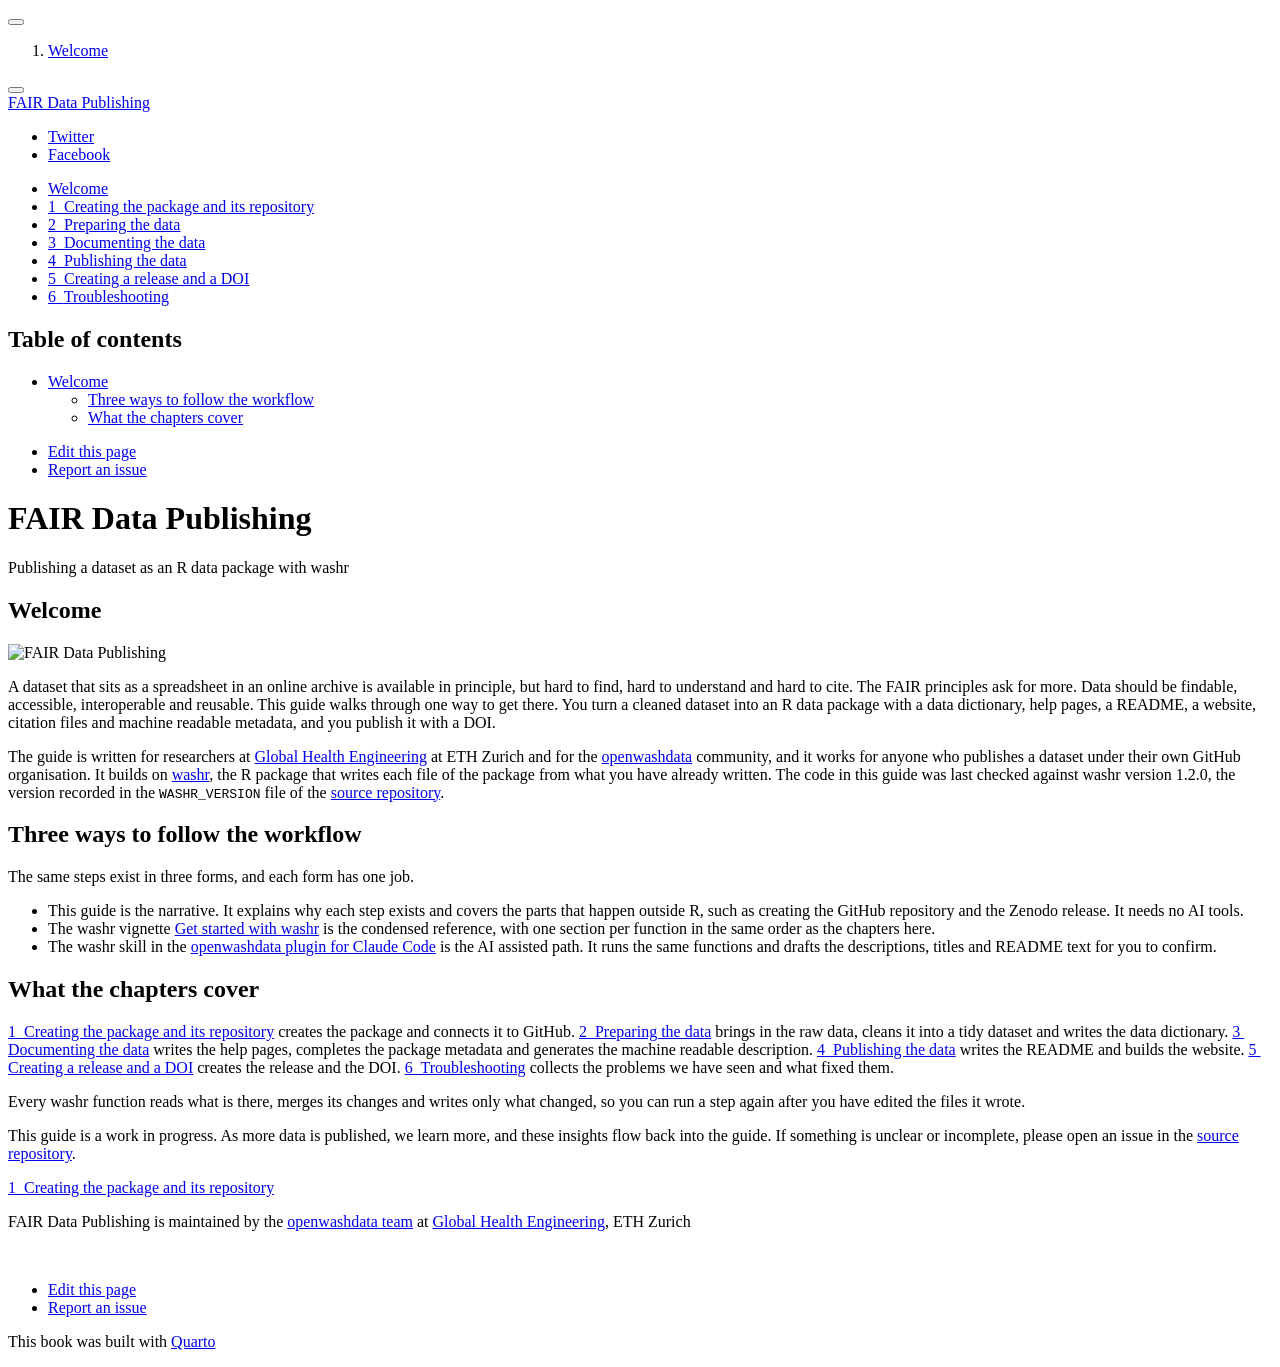
==== docs/index.html @ 7aaf7f35 "chore: render the site Co-Authored-By: Claude Fable 5.1 <noreply@anthropic.com> Claude-Session: http" ====
<!DOCTYPE html>
<html xmlns="http://www.w3.org/1999/xhtml" lang="en" xml:lang="en"><head>

<meta charset="utf-8">
<meta name="generator" content="quarto-1.10.18">

<meta name="viewport" content="width=device-width, initial-scale=1.0, user-scalable=yes">


<title>FAIR Data Publishing</title>
<style>
/* Default styles provided by pandoc.
** See https://pandoc.org/MANUAL.html#variables-for-html for config info.
*/
span.smallcaps{font-variant: small-caps;}
div.columns{display: flex; gap: 1.5em;}
div.column{flex: auto;}
@media screen {
div.columns{gap: min(4vw, 1.5em);}
div.column{overflow-x: auto;}
}
div.hanging-indent{margin-left: 1.5em; text-indent: -1.5em;}
ul.task-list{list-style: none;}
ul.task-list li input[type="checkbox"] {
  width: 0.8em;
  margin: 0 0.8em 0.2em -1em; /* quarto-specific, see https://github.com/quarto-dev/quarto-cli/issues/4556 */ 
  vertical-align: middle;
}
</style>


<script src="site_libs/quarto-nav/quarto-nav.js"></script>
<script src="site_libs/quarto-nav/headroom.min.js"></script>
<script src="site_libs/clipboard/clipboard.min.js"></script>
<script src="site_libs/quarto-search/autocomplete.umd.js"></script>
<script src="site_libs/quarto-search/fuse.min.js"></script>
<script src="site_libs/quarto-search/quarto-search.js"></script>
<meta name="quarto:offset" content="./">
<link href="./creating_repo.html" rel="next">
<link href="./owd-cover.png" rel="icon" type="image/png">
<script src="site_libs/quarto-html/quarto.js" type="module"></script>
<script src="site_libs/quarto-html/tabsets/tabsets.js" type="module"></script>
<script src="site_libs/quarto-html/popper.min.js"></script>
<script src="site_libs/quarto-html/tippy.umd.min.js"></script>
<script src="site_libs/quarto-html/anchor.min.js"></script>
<link href="site_libs/quarto-html/tippy.css" rel="stylesheet">
<link href="site_libs/quarto-html/quarto-syntax-highlighting-64a204ab8560d761af7679ceaba22944.css" rel="stylesheet" id="quarto-text-highlighting-styles">
<script src="site_libs/bootstrap/bootstrap.min.js"></script>
<link href="site_libs/bootstrap/bootstrap-icons.css" rel="stylesheet">
<link href="site_libs/bootstrap/bootstrap-de3257830c0d0a37460d18c755b5b021.min.css" rel="stylesheet" append-hash="true" id="quarto-bootstrap" data-mode="light">
<script id="quarto-search-options" type="application/json">{
  "location": "sidebar",
  "copy-button": false,
  "collapse-after": 3,
  "panel-placement": "start",
  "type": "textbox",
  "limit": 50,
  "keyboard-shortcut": [
    "f",
    "/",
    "s"
  ],
  "show-item-context": false,
  "language": {
    "search-no-results-text": "No results",
    "search-matching-documents-text": "matching documents",
    "search-copy-link-title": "Copy link to search",
    "search-hide-matches-text": "Hide additional matches",
    "search-more-match-text": "more match in this document",
    "search-more-matches-text": "more matches in this document",
    "search-clear-button-title": "Clear",
    "search-text-placeholder": "",
    "search-detached-cancel-button-title": "Cancel",
    "search-submit-button-title": "Submit",
    "search-label": "Search"
  }
}</script>


</head>

<body class="nav-sidebar floating quarto-light">

<div id="quarto-search-results"></div>
  <header id="quarto-header" class="headroom fixed-top">
  <nav class="quarto-secondary-nav">
    <div class="container-fluid d-flex">
      <button type="button" class="quarto-btn-toggle btn" data-bs-toggle="collapse" role="button" data-bs-target=".quarto-sidebar-collapse-item" aria-controls="quarto-sidebar" aria-expanded="false" aria-label="Toggle sidebar navigation" onclick="if (window.quartoToggleHeadroom) { window.quartoToggleHeadroom(); }">
        <i class="bi bi-layout-text-sidebar-reverse"></i>
      </button>
        <nav class="quarto-page-breadcrumbs" aria-label="breadcrumb"><ol class="breadcrumb"><li class="breadcrumb-item"><a href="./index.html">Welcome</a></li></ol></nav>
        <a class="flex-grow-1" role="navigation" data-bs-toggle="collapse" data-bs-target=".quarto-sidebar-collapse-item" aria-controls="quarto-sidebar" aria-expanded="false" aria-label="Toggle sidebar navigation" onclick="if (window.quartoToggleHeadroom) { window.quartoToggleHeadroom(); }">      
        </a>
      <button type="button" class="btn quarto-search-button" aria-label="Search" onclick="window.quartoOpenSearch();">
        <i class="bi bi-search"></i>
      </button>
    </div>
  </nav>
</header>
<!-- content -->
<div id="quarto-content" class="quarto-container page-columns page-rows-contents page-layout-article">
<!-- sidebar -->
  <nav id="quarto-sidebar" class="sidebar collapse collapse-horizontal quarto-sidebar-collapse-item sidebar-navigation floating overflow-auto">
    <div class="pt-lg-2 mt-2 text-left sidebar-header">
    <div class="sidebar-title mb-0 py-0">
      <a href="./">FAIR Data Publishing</a> 
        <div class="sidebar-tools-main tools-wide">
    <a href="https://github.com/openwashdata/fair-publishing" title="Source Code" class="quarto-navigation-tool px-1" aria-label="Source Code"><i class="bi bi-github"></i></a>
    <a href="./fair-data-publishing.pdf" title="Download PDF" class="quarto-navigation-tool px-1" aria-label="Download PDF"><i class="bi bi-file-pdf"></i></a>
    <div class="dropdown">
      <a href="" title="Share" id="quarto-navigation-tool-dropdown-0" class="quarto-navigation-tool dropdown-toggle px-1" data-bs-toggle="dropdown" aria-expanded="false" role="link" aria-label="Share"><i class="bi bi-share"></i></a>
      <ul class="dropdown-menu" aria-labelledby="quarto-navigation-tool-dropdown-0">
          <li>
            <a class="dropdown-item sidebar-tools-main-item" href="https://twitter.com/intent/tweet?url=|url|">
              <i class="bi bi-twitter pe-1"></i>
            Twitter
            </a>
          </li>
          <li>
            <a class="dropdown-item sidebar-tools-main-item" href="https://www.facebook.com/sharer/sharer.php?u=|url|">
              <i class="bi bi-facebook pe-1"></i>
            Facebook
            </a>
          </li>
      </ul>
    </div>
</div>
    </div>
      </div>
        <div class="mt-2 flex-shrink-0 align-items-center">
        <div class="sidebar-search">
        <div id="quarto-search" class="" title="Search"></div>
        </div>
        </div>
    <div class="sidebar-menu-container"> 
    <ul class="list-unstyled mt-1">
        <li class="sidebar-item">
  <div class="sidebar-item-container"> 
  <a href="./index.html" class="sidebar-item-text sidebar-link active">
 <span class="menu-text">Welcome</span></a>
  </div>
</li>
        <li class="sidebar-item">
  <div class="sidebar-item-container"> 
  <a href="./creating_repo.html" class="sidebar-item-text sidebar-link">
 <span class="menu-text"><span class="chapter-number">1</span>&nbsp; <span class="chapter-title">Creating the package and its repository</span></span></a>
  </div>
</li>
        <li class="sidebar-item">
  <div class="sidebar-item-container"> 
  <a href="./data_preparation.html" class="sidebar-item-text sidebar-link">
 <span class="menu-text"><span class="chapter-number">2</span>&nbsp; <span class="chapter-title">Preparing the data</span></span></a>
  </div>
</li>
        <li class="sidebar-item">
  <div class="sidebar-item-container"> 
  <a href="./data_documentation.html" class="sidebar-item-text sidebar-link">
 <span class="menu-text"><span class="chapter-number">3</span>&nbsp; <span class="chapter-title">Documenting the data</span></span></a>
  </div>
</li>
        <li class="sidebar-item">
  <div class="sidebar-item-container"> 
  <a href="./data_publication.html" class="sidebar-item-text sidebar-link">
 <span class="menu-text"><span class="chapter-number">4</span>&nbsp; <span class="chapter-title">Publishing the data</span></span></a>
  </div>
</li>
        <li class="sidebar-item">
  <div class="sidebar-item-container"> 
  <a href="./creating_doi.html" class="sidebar-item-text sidebar-link">
 <span class="menu-text"><span class="chapter-number">5</span>&nbsp; <span class="chapter-title">Creating a release and a DOI</span></span></a>
  </div>
</li>
        <li class="sidebar-item">
  <div class="sidebar-item-container"> 
  <a href="./troubleshooting.html" class="sidebar-item-text sidebar-link">
 <span class="menu-text"><span class="chapter-number">6</span>&nbsp; <span class="chapter-title">Troubleshooting</span></span></a>
  </div>
</li>
    </ul>
    </div>
</nav>
<div id="quarto-sidebar-glass" class="quarto-sidebar-collapse-item" data-bs-toggle="collapse" data-bs-target=".quarto-sidebar-collapse-item"></div>
<!-- margin-sidebar -->
    <div id="quarto-margin-sidebar" class="sidebar margin-sidebar">
        <nav id="TOC" role="doc-toc" class="toc-active">
    <h2 id="toc-title">Table of contents</h2>
   
  <ul>
  <li><a href="#welcome" id="toc-welcome" class="nav-link active" data-scroll-target="#welcome">Welcome</a>
  <ul class="collapse">
  <li><a href="#three-ways-to-follow-the-workflow" id="toc-three-ways-to-follow-the-workflow" class="nav-link" data-scroll-target="#three-ways-to-follow-the-workflow">Three ways to follow the workflow</a></li>
  <li><a href="#what-the-chapters-cover" id="toc-what-the-chapters-cover" class="nav-link" data-scroll-target="#what-the-chapters-cover">What the chapters cover</a></li>
  </ul></li>
  </ul>
<div class="toc-actions"><ul><li><a href="https://github.com/openwashdata/fair-publishing/edit/main/index.qmd" class="toc-action"><i class="bi bi-github"></i>Edit this page</a></li><li><a href="https://github.com/openwashdata/fair-publishing/issues/new" class="toc-action"><i class="bi empty"></i>Report an issue</a></li></ul></div></nav>
    </div>
<!-- main -->
<main class="content" id="quarto-document-content">

<header id="title-block-header" class="quarto-title-block default">
<div class="quarto-title">
<h1 class="title">FAIR Data Publishing</h1>
<p class="subtitle lead">Publishing a dataset as an R data package with washr</p>
</div>



<div class="quarto-title-meta">

    
  
    
  </div>
  


</header>



<section id="welcome" class="level1 unnumbered">
<h1 class="unnumbered">Welcome</h1><p><img src="owd-cover.png" title="FAIR Data Publishing" class="quarto-cover-image nolightbox img-fluid"></p>
<p>A dataset that sits as a spreadsheet in an online archive is available in principle, but hard to find, hard to understand and hard to cite. The FAIR principles ask for more. Data should be findable, accessible, interoperable and reusable. This guide walks through one way to get there. You turn a cleaned dataset into an R data package with a data dictionary, help pages, a README, a website, citation files and machine readable metadata, and you publish it with a DOI.</p>
<p>The guide is written for researchers at <a href="https://ghe.ethz.ch/">Global Health Engineering</a> at ETH Zurich and for the <a href="https://openwashdata.org/">openwashdata</a> community, and it works for anyone who publishes a dataset under their own GitHub organisation. It builds on <a href="https://openwashdata.github.io/washr/">washr</a>, the R package that writes each file of the package from what you have already written. The code in this guide was last checked against washr version 1.2.0, the version recorded in the <code>WASHR_VERSION</code> file of the <a href="https://github.com/openwashdata/fair-publishing">source repository</a>.</p>
<section id="three-ways-to-follow-the-workflow" class="level2 unnumbered">
<h2 class="unnumbered anchored" data-anchor-id="three-ways-to-follow-the-workflow">Three ways to follow the workflow</h2>
<p>The same steps exist in three forms, and each form has one job.</p>
<ul>
<li>This guide is the narrative. It explains why each step exists and covers the parts that happen outside R, such as creating the GitHub repository and the Zenodo release. It needs no AI tools.</li>
<li>The washr vignette <a href="https://openwashdata.github.io/washr/articles/washr.html">Get started with washr</a> is the condensed reference, with one section per function in the same order as the chapters here.</li>
<li>The washr skill in the <a href="https://github.com/openwashdata/pkgreview">openwashdata plugin for Claude Code</a> is the AI assisted path. It runs the same functions and drafts the descriptions, titles and README text for you to confirm.</li>
</ul>
</section>
<section id="what-the-chapters-cover" class="level2 unnumbered">
<h2 class="unnumbered anchored" data-anchor-id="what-the-chapters-cover">What the chapters cover</h2>
<p><a href="creating_repo.html" class="quarto-xref"><span>1&nbsp; Creating the package and its repository</span></a> creates the package and connects it to GitHub. <a href="data_preparation.html" class="quarto-xref"><span>2&nbsp; Preparing the data</span></a> brings in the raw data, cleans it into a tidy dataset and writes the data dictionary. <a href="data_documentation.html" class="quarto-xref"><span>3&nbsp; Documenting the data</span></a> writes the help pages, completes the package metadata and generates the machine readable description. <a href="data_publication.html" class="quarto-xref"><span>4&nbsp; Publishing the data</span></a> writes the README and builds the website. <a href="creating_doi.html" class="quarto-xref"><span>5&nbsp; Creating a release and a DOI</span></a> creates the release and the DOI. <a href="troubleshooting.html" class="quarto-xref"><span>6&nbsp; Troubleshooting</span></a> collects the problems we have seen and what fixed them.</p>
<p>Every washr function reads what is there, merges its changes and writes only what changed, so you can run a step again after you have edited the files it wrote.</p>
<p>This guide is a work in progress. As more data is published, we learn more, and these insights flow back into the guide. If something is unclear or incomplete, please open an issue in the <a href="https://github.com/openwashdata/fair-publishing/issues">source repository</a>.</p>


</section>
</section>

</main> <!-- /main -->
<script id="quarto-html-after-body" type="application/javascript">
  window.document.addEventListener("DOMContentLoaded", function (event) {
    const icon = "";
    const anchorJS = new window.AnchorJS();
    anchorJS.options = {
      placement: 'right',
      icon: icon
    };
    anchorJS.add('.anchored');
    const isCodeAnnotation = (el) => {
      for (const clz of el.classList) {
        if (clz.startsWith('code-annotation-')) {                     
          return true;
        }
      }
      return false;
    }
    const onCopySuccess = function(e) {
      // button target
      const button = e.trigger;
      // don't keep focus
      button.blur();
      // flash "checked"
      button.classList.add('code-copy-button-checked');
      var currentTitle = button.getAttribute("title");
      button.setAttribute("title", "Copied!");
      let tooltip;
      if (window.bootstrap) {
        button.setAttribute("data-bs-toggle", "tooltip");
        button.setAttribute("data-bs-placement", "left");
        button.setAttribute("data-bs-title", "Copied!");
        tooltip = new bootstrap.Tooltip(button, 
          { trigger: "manual", 
            customClass: "code-copy-button-tooltip",
            offset: [0, -8]});
        tooltip.show();    
      }
      setTimeout(function() {
        if (tooltip) {
          tooltip.hide();
          button.removeAttribute("data-bs-title");
          button.removeAttribute("data-bs-toggle");
          button.removeAttribute("data-bs-placement");
        }
        button.setAttribute("title", currentTitle);
        button.classList.remove('code-copy-button-checked');
      }, 1000);
      // clear code selection
      e.clearSelection();
    }
    const getTextToCopy = function(trigger) {
      const outerScaffold = trigger.parentElement.cloneNode(true);
      const codeEl = outerScaffold.querySelector('code');
      for (const childEl of codeEl.children) {
        if (isCodeAnnotation(childEl)) {
          childEl.remove();
        }
      }
      return codeEl.innerText;
    }
    const clipboard = new window.ClipboardJS('.code-copy-button:not([data-in-quarto-modal])', {
      text: getTextToCopy
    });
    clipboard.on('success', onCopySuccess);
    if (window.document.getElementById('quarto-embedded-source-code-modal')) {
      const clipboardModal = new window.ClipboardJS('.code-copy-button[data-in-quarto-modal]', {
        text: getTextToCopy,
        container: window.document.getElementById('quarto-embedded-source-code-modal')
      });
      clipboardModal.on('success', onCopySuccess);
    }
      var localhostRegex = new RegExp(/^(?:http|https):\/\/localhost\:?[0-9]*\//);
      var mailtoRegex = new RegExp(/^mailto:/);
        var filterRegex = new RegExp("https:\/\/openwashdata\.github\.io\/fair-publishing\/");
      var isInternal = (href) => {
          return filterRegex.test(href) || localhostRegex.test(href) || mailtoRegex.test(href);
      }
      // Inspect non-navigation links and adorn them if external
     var links = window.document.querySelectorAll('a[href]:not(.nav-link):not(.navbar-brand):not(.toc-action):not(.sidebar-link):not(.sidebar-item-toggle):not(.pagination-link):not(.no-external):not([aria-hidden]):not(.dropdown-item):not(.quarto-navigation-tool):not(.about-link)');
      for (var i=0; i<links.length; i++) {
        const link = links[i];
        if (!isInternal(link.href)) {
          // undo the damage that might have been done by quarto-nav.js in the case of
          // links that we want to consider external
          if (link.dataset.originalHref !== undefined) {
            link.href = link.dataset.originalHref;
          }
        }
      }
    function tippyHover(el, contentFn, onTriggerFn, onUntriggerFn) {
      const config = {
        allowHTML: true,
        maxWidth: 500,
        delay: 100,
        arrow: false,
        appendTo: function(el) {
            return el.parentElement;
        },
        interactive: true,
        interactiveBorder: 10,
        theme: 'quarto',
        placement: 'bottom-start',
      };
      if (contentFn) {
        config.content = contentFn;
      }
      if (onTriggerFn) {
        config.onTrigger = onTriggerFn;
      }
      if (onUntriggerFn) {
        config.onUntrigger = onUntriggerFn;
      }
      window.tippy(el, config); 
    }
    const noterefs = window.document.querySelectorAll('a[role="doc-noteref"]');
    for (var i=0; i<noterefs.length; i++) {
      const ref = noterefs[i];
      tippyHover(ref, function() {
        // use id or data attribute instead here
        let href = ref.getAttribute('data-footnote-href') || ref.getAttribute('href');
        try { href = new URL(href).hash; } catch {}
        const id = href.replace(/^#\/?/, "");
        const note = window.document.getElementById(id);
        if (note) {
          return note.innerHTML;
        } else {
          return "";
        }
      });
    }
    const xrefs = window.document.querySelectorAll('a.quarto-xref');
    const processXRef = (id, note) => {
      // Strip column container classes
      const stripColumnClz = (el) => {
        el.classList.remove("page-full", "page-columns");
        if (el.children) {
          for (const child of el.children) {
            stripColumnClz(child);
          }
        }
      }
      stripColumnClz(note)
      if (id === null || id.startsWith('sec-')) {
        // Special case sections, only their first couple elements
        const container = document.createElement("div");
        if (note.children && note.children.length > 2) {
          container.appendChild(note.children[0].cloneNode(true));
          for (let i = 1; i < note.children.length; i++) {
            const child = note.children[i];
            if (child.tagName === "P" && child.innerText === "") {
              continue;
            } else {
              container.appendChild(child.cloneNode(true));
              break;
            }
          }
          if (window.Quarto?.typesetMath) {
            window.Quarto.typesetMath(container);
          }
          return container.innerHTML
        } else {
          if (window.Quarto?.typesetMath) {
            window.Quarto.typesetMath(note);
          }
          return note.innerHTML;
        }
      } else {
        // Remove any anchor links if they are present
        const anchorLink = note.querySelector('a.anchorjs-link');
        if (anchorLink) {
          anchorLink.remove();
        }
        if (window.Quarto?.typesetMath) {
          window.Quarto.typesetMath(note);
        }
        if (note.classList.contains("callout")) {
          return note.outerHTML;
        } else {
          return note.innerHTML;
        }
      }
    }
    for (var i=0; i<xrefs.length; i++) {
      const xref = xrefs[i];
      tippyHover(xref, undefined, function(instance) {
        instance.disable();
        let url = xref.getAttribute('href');
        let hash = undefined; 
        if (url.startsWith('#')) {
          hash = url;
        } else {
          try { hash = new URL(url).hash; } catch {}
        }
        if (hash) {
          const id = hash.replace(/^#\/?/, "");
          const note = window.document.getElementById(id);
          if (note !== null) {
            try {
              const html = processXRef(id, note.cloneNode(true));
              instance.setContent(html);
            } finally {
              instance.enable();
              instance.show();
            }
          } else {
            // See if we can fetch this
            fetch(url.split('#')[0])
            .then(res => res.text())
            .then(html => {
              const parser = new DOMParser();
              const htmlDoc = parser.parseFromString(html, "text/html");
              const note = htmlDoc.getElementById(id);
              if (note !== null) {
                const html = processXRef(id, note);
                instance.setContent(html);
              } 
            }).finally(() => {
              instance.enable();
              instance.show();
            });
          }
        } else {
          // See if we can fetch a full url (with no hash to target)
          // This is a special case and we should probably do some content thinning / targeting
          fetch(url)
          .then(res => res.text())
          .then(html => {
            const parser = new DOMParser();
            const htmlDoc = parser.parseFromString(html, "text/html");
            const note = htmlDoc.querySelector('main.content');
            if (note !== null) {
              // This should only happen for chapter cross references
              // (since there is no id in the URL)
              // remove the first header
              if (note.children.length > 0 && note.children[0].tagName === "HEADER") {
                note.children[0].remove();
              }
              const html = processXRef(null, note);
              instance.setContent(html);
            } 
          }).finally(() => {
            instance.enable();
            instance.show();
          });
        }
      }, function(instance) {
      });
    }
        let selectedAnnoteEl;
        const selectorForAnnotation = ( cell, annotation) => {
          let cellAttr = 'data-code-cell="' + cell + '"';
          let lineAttr = 'data-code-annotation="' +  annotation + '"';
          const selector = 'span[' + cellAttr + '][' + lineAttr + ']';
          return selector;
        }
        const selectCodeLines = (annoteEl) => {
          const doc = window.document;
          const targetCell = annoteEl.getAttribute("data-target-cell");
          const targetAnnotation = annoteEl.getAttribute("data-target-annotation");
          const annoteSpan = window.document.querySelector(selectorForAnnotation(targetCell, targetAnnotation));
          const lines = annoteSpan.getAttribute("data-code-lines").split(",");
          const lineIds = lines.map((line) => {
            return targetCell + "-" + line;
          })
          let top = null;
          let height = null;
          let parent = null;
          if (lineIds.length > 0) {
              //compute the position of the single el (top and bottom and make a div)
              const el = window.document.getElementById(lineIds[0]);
              top = el.offsetTop;
              height = el.offsetHeight;
              parent = el.parentElement.parentElement;
            if (lineIds.length > 1) {
              const lastEl = window.document.getElementById(lineIds[lineIds.length - 1]);
              const bottom = lastEl.offsetTop + lastEl.offsetHeight;
              height = bottom - top;
            }
            if (top !== null && height !== null && parent !== null) {
              // cook up a div (if necessary) and position it 
              let div = window.document.getElementById("code-annotation-line-highlight");
              if (div === null) {
                div = window.document.createElement("div");
                div.setAttribute("id", "code-annotation-line-highlight");
                div.style.position = 'absolute';
                parent.appendChild(div);
              }
              div.style.top = top - 2 + "px";
              div.style.height = height + 4 + "px";
              div.style.left = 0;
              let gutterDiv = window.document.getElementById("code-annotation-line-highlight-gutter");
              if (gutterDiv === null) {
                gutterDiv = window.document.createElement("div");
                gutterDiv.setAttribute("id", "code-annotation-line-highlight-gutter");
                gutterDiv.style.position = 'absolute';
                const codeCell = window.document.getElementById(targetCell);
                const gutter = codeCell.querySelector('.code-annotation-gutter');
                gutter.appendChild(gutterDiv);
              }
              gutterDiv.style.top = top - 2 + "px";
              gutterDiv.style.height = height + 4 + "px";
            }
            selectedAnnoteEl = annoteEl;
          }
        };
        const unselectCodeLines = () => {
          const elementsIds = ["code-annotation-line-highlight", "code-annotation-line-highlight-gutter"];
          elementsIds.forEach((elId) => {
            const div = window.document.getElementById(elId);
            if (div) {
              div.remove();
            }
          });
          selectedAnnoteEl = undefined;
        };
          // Handle positioning of the toggle
      window.addEventListener(
        "resize",
        throttle(() => {
          elRect = undefined;
          if (selectedAnnoteEl) {
            selectCodeLines(selectedAnnoteEl);
          }
        }, 10)
      );
      function throttle(fn, ms) {
      let throttle = false;
      let timer;
        return (...args) => {
          if(!throttle) { // first call gets through
              fn.apply(this, args);
              throttle = true;
          } else { // all the others get throttled
              if(timer) clearTimeout(timer); // cancel #2
              timer = setTimeout(() => {
                fn.apply(this, args);
                timer = throttle = false;
              }, ms);
          }
        };
      }
        // Attach click handler to the DT
        const annoteDls = window.document.querySelectorAll('dt[data-target-cell]');
        for (const annoteDlNode of annoteDls) {
          annoteDlNode.addEventListener('click', (event) => {
            const clickedEl = event.target;
            if (clickedEl !== selectedAnnoteEl) {
              unselectCodeLines();
              const activeEl = window.document.querySelector('dt[data-target-cell].code-annotation-active');
              if (activeEl) {
                activeEl.classList.remove('code-annotation-active');
              }
              selectCodeLines(clickedEl);
              clickedEl.classList.add('code-annotation-active');
            } else {
              // Unselect the line
              unselectCodeLines();
              clickedEl.classList.remove('code-annotation-active');
            }
          });
        }
    const findCites = (el) => {
      const parentEl = el.parentElement;
      if (parentEl) {
        const cites = parentEl.dataset.cites;
        if (cites) {
          return {
            el,
            cites: cites.split(' ')
          };
        } else {
          return findCites(el.parentElement)
        }
      } else {
        return undefined;
      }
    };
    var bibliorefs = window.document.querySelectorAll('a[role="doc-biblioref"]');
    for (var i=0; i<bibliorefs.length; i++) {
      const ref = bibliorefs[i];
      const citeInfo = findCites(ref);
      if (citeInfo) {
        tippyHover(citeInfo.el, function() {
          var popup = window.document.createElement('div');
          citeInfo.cites.forEach(function(cite) {
            var citeDiv = window.document.createElement('div');
            citeDiv.classList.add('hanging-indent');
            citeDiv.classList.add('csl-entry');
            var biblioDiv = window.document.getElementById('ref-' + cite);
            if (biblioDiv) {
              citeDiv.innerHTML = biblioDiv.innerHTML;
            }
            popup.appendChild(citeDiv);
          });
          return popup.innerHTML;
        });
      }
    }
  });
  </script>
<nav class="page-navigation">
  <div class="nav-page nav-page-previous">
  </div>
  <div class="nav-page nav-page-next">
      <a href="./creating_repo.html" class="pagination-link" aria-label="Creating the package and its repository">
        <span class="nav-page-text"><span class="chapter-number">1</span>&nbsp; <span class="chapter-title">Creating the package and its repository</span></span> <i class="bi bi-arrow-right-short"></i>
      </a>
  </div>
</nav>
</div> <!-- /content -->
<footer class="footer">
  <div class="nav-footer">
    <div class="nav-footer-left">
<p>FAIR Data Publishing is maintained by the <a href="https://openwashdata.org/about#team">openwashdata team</a> at <a href="https://ghe.ethz.ch/">Global Health Engineering</a>, ETH Zurich</p>
</div>   
    <div class="nav-footer-center">
      &nbsp;
    <div class="toc-actions d-sm-block d-md-none"><ul><li><a href="https://github.com/openwashdata/fair-publishing/edit/main/index.qmd" class="toc-action"><i class="bi bi-github"></i>Edit this page</a></li><li><a href="https://github.com/openwashdata/fair-publishing/issues/new" class="toc-action"><i class="bi empty"></i>Report an issue</a></li></ul></div></div>
    <div class="nav-footer-right">
<p>This book was built with <a href="https://quarto.org/">Quarto</a></p>
</div>
  </div>
</footer>




</body></html>
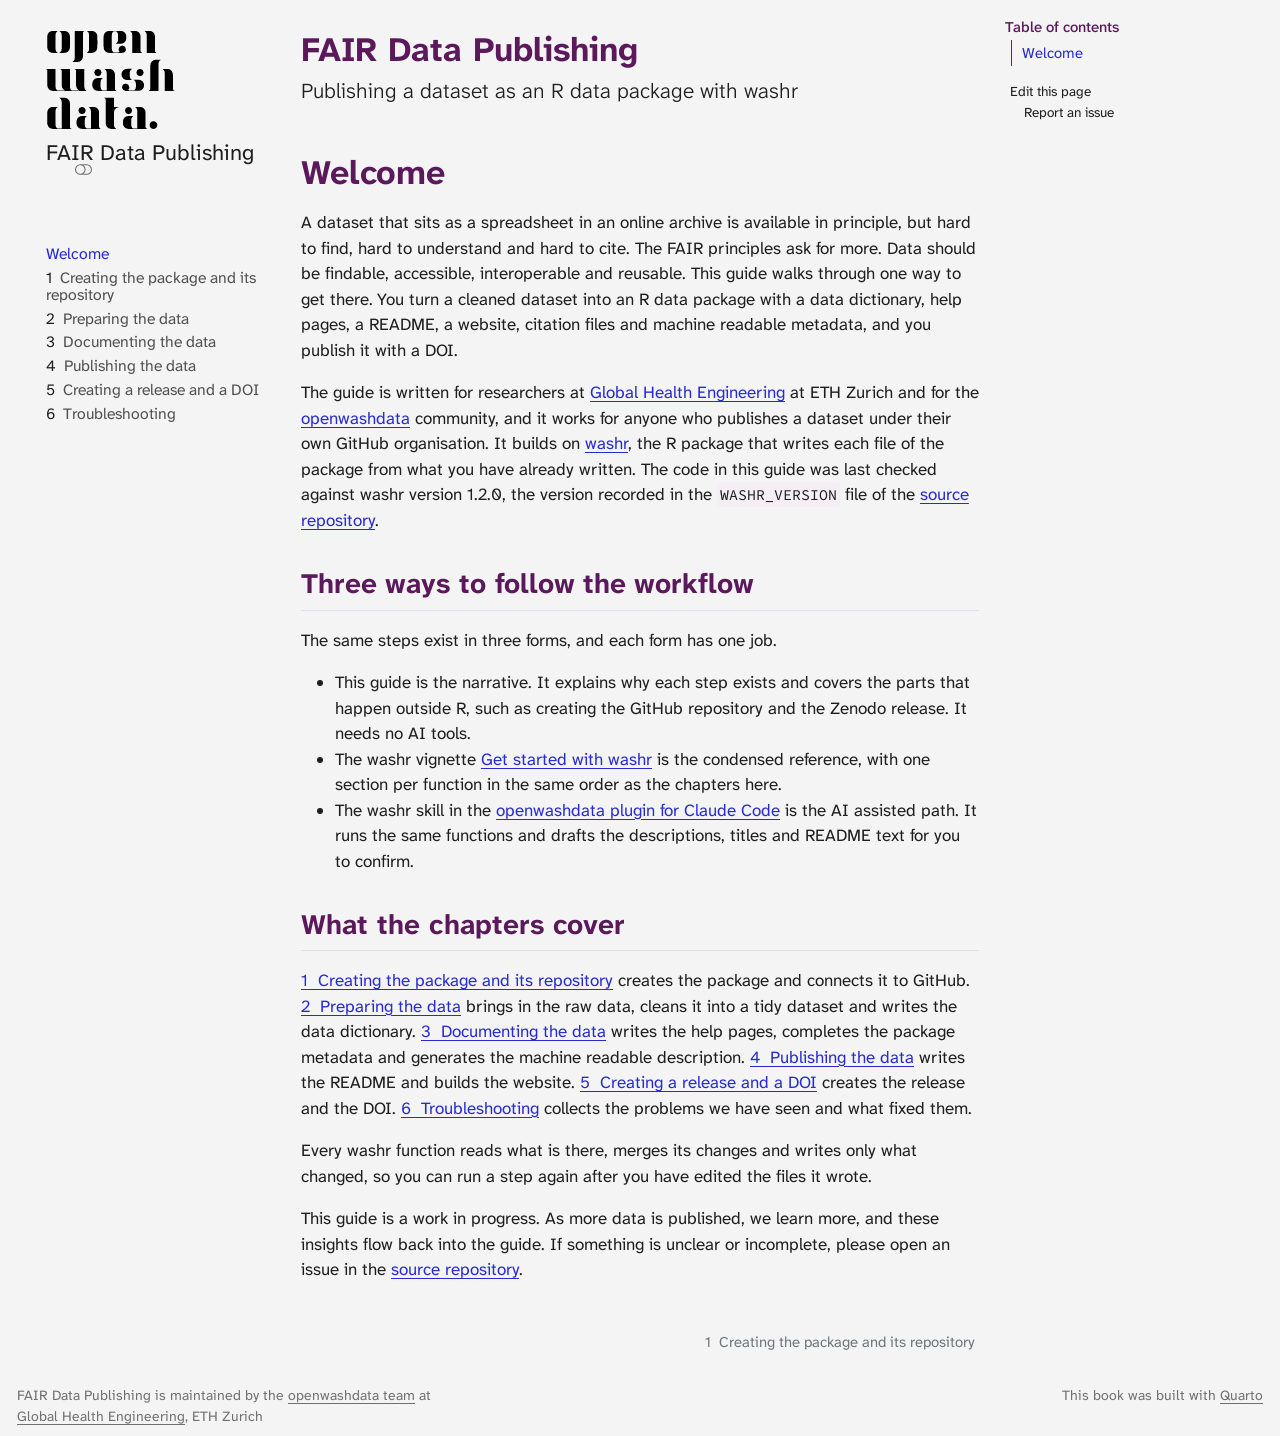
==== commit ccded490: "docs(site): put the openwashdata brand on the guide The book ran on the stock pulse theme. It now re" ====
--- a/docs/index.html
+++ b/docs/index.html
@@ -37,17 +37,21 @@
 <script src="site_libs/quarto-search/quarto-search.js"></script>
 <meta name="quarto:offset" content="./">
 <link href="./creating_repo.html" rel="next">
-<link href="./owd-cover.png" rel="icon" type="image/png">
+<link href="./_brand/logos/OWD-logo-18.png" rel="icon" type="image/png">
 <script src="site_libs/quarto-html/quarto.js" type="module"></script>
 <script src="site_libs/quarto-html/tabsets/tabsets.js" type="module"></script>
 <script src="site_libs/quarto-html/popper.min.js"></script>
 <script src="site_libs/quarto-html/tippy.umd.min.js"></script>
 <script src="site_libs/quarto-html/anchor.min.js"></script>
 <link href="site_libs/quarto-html/tippy.css" rel="stylesheet">
-<link href="site_libs/quarto-html/quarto-syntax-highlighting-64a204ab8560d761af7679ceaba22944.css" rel="stylesheet" id="quarto-text-highlighting-styles">
+<link href="site_libs/quarto-html/quarto-syntax-highlighting-2bec29a9bacf2b598905820d71afb463.css" rel="stylesheet" class="quarto-color-scheme" id="quarto-text-highlighting-styles">
+<link href="site_libs/quarto-html/quarto-syntax-highlighting-dark-5fc413f607176f2629b9db3f72267386.css" rel="stylesheet" class="quarto-color-scheme quarto-color-alternate" id="quarto-text-highlighting-styles">
+<link href="site_libs/quarto-html/quarto-syntax-highlighting-2bec29a9bacf2b598905820d71afb463.css" rel="stylesheet" class="quarto-color-scheme-extra" id="quarto-text-highlighting-styles">
 <script src="site_libs/bootstrap/bootstrap.min.js"></script>
 <link href="site_libs/bootstrap/bootstrap-icons.css" rel="stylesheet">
-<link href="site_libs/bootstrap/bootstrap-de3257830c0d0a37460d18c755b5b021.min.css" rel="stylesheet" append-hash="true" id="quarto-bootstrap" data-mode="light">
+<link href="site_libs/bootstrap/bootstrap-e224163e0e773d792e9e3bc7395a009b.min.css" rel="stylesheet" append-hash="true" class="quarto-color-scheme" id="quarto-bootstrap" data-mode="light">
+<link href="site_libs/bootstrap/bootstrap-dark-da809a4f60e586056e2d759f8191fa97.min.css" rel="stylesheet" append-hash="true" class="quarto-color-scheme quarto-color-alternate" id="quarto-bootstrap" data-mode="dark">
+<link href="site_libs/bootstrap/bootstrap-e224163e0e773d792e9e3bc7395a009b.min.css" rel="stylesheet" append-hash="true" class="quarto-color-scheme-extra" id="quarto-bootstrap" data-mode="light">
 <script id="quarto-search-options" type="application/json">{
   "location": "sidebar",
   "copy-button": false,
@@ -75,11 +79,174 @@
     "search-label": "Search"
   }
 }</script>
+<script defer="" data-domain="openwashdata.github.io" src="https://plausible.io/js/script.js"></script>
 
 
 </head>
 
-<body class="nav-sidebar floating quarto-light">
+<body class="nav-sidebar floating quarto-light"><script id="quarto-html-before-body" type="application/javascript">
+    const toggleBodyColorMode = (bsSheetEl) => {
+      const mode = bsSheetEl.getAttribute("data-mode");
+      const bodyEl = window.document.querySelector("body");
+      if (mode === "dark") {
+        bodyEl.classList.add("quarto-dark");
+        bodyEl.classList.remove("quarto-light");
+      } else {
+        bodyEl.classList.add("quarto-light");
+        bodyEl.classList.remove("quarto-dark");
+      }
+    }
+    const toggleBodyColorPrimary = () => {
+      const bsSheetEl = window.document.querySelector("link#quarto-bootstrap:not([rel=disabled-stylesheet])");
+      if (bsSheetEl) {
+        toggleBodyColorMode(bsSheetEl);
+      }
+    }
+    const setColorSchemeToggle = (alternate) => {
+      const toggles = window.document.querySelectorAll('.quarto-color-scheme-toggle');
+      for (let i=0; i < toggles.length; i++) {
+        const toggle = toggles[i];
+        if (toggle) {
+          if (alternate) {
+            toggle.classList.add("alternate");
+          } else {
+            toggle.classList.remove("alternate");
+          }
+        }
+      }
+    };
+    const toggleColorMode = (alternate) => {
+      // Switch the stylesheets
+      const primaryStylesheets = window.document.querySelectorAll('link.quarto-color-scheme:not(.quarto-color-alternate)');
+      const alternateStylesheets = window.document.querySelectorAll('link.quarto-color-scheme.quarto-color-alternate');
+      manageTransitions('#quarto-margin-sidebar .nav-link', false);
+      if (alternate) {
+        // note: dark is layered on light, we don't disable primary!
+        enableStylesheet(alternateStylesheets);
+        for (const sheetNode of alternateStylesheets) {
+          if (sheetNode.id === "quarto-bootstrap") {
+            toggleBodyColorMode(sheetNode);
+          }
+        }
+      } else {
+        disableStylesheet(alternateStylesheets);
+        enableStylesheet(primaryStylesheets)
+        toggleBodyColorPrimary();
+      }
+      manageTransitions('#quarto-margin-sidebar .nav-link', true);
+      // Switch the toggles
+      setColorSchemeToggle(alternate)
+      // Hack to workaround the fact that safari doesn't
+      // properly recolor the scrollbar when toggling (#1455)
+      if (navigator.userAgent.indexOf('Safari') > 0 && navigator.userAgent.indexOf('Chrome') == -1) {
+        manageTransitions("body", false);
+        window.scrollTo(0, 1);
+        setTimeout(() => {
+          window.scrollTo(0, 0);
+          manageTransitions("body", true);
+        }, 40);
+      }
+    }
+    const disableStylesheet = (stylesheets) => {
+      for (let i=0; i < stylesheets.length; i++) {
+        const stylesheet = stylesheets[i];
+        stylesheet.rel = 'disabled-stylesheet';
+      }
+    }
+    const enableStylesheet = (stylesheets) => {
+      for (let i=0; i < stylesheets.length; i++) {
+        const stylesheet = stylesheets[i];
+        if(stylesheet.rel !== 'stylesheet') { // for Chrome, which will still FOUC without this check
+          stylesheet.rel = 'stylesheet';
+        }
+      }
+    }
+    const manageTransitions = (selector, allowTransitions) => {
+      const els = window.document.querySelectorAll(selector);
+      for (let i=0; i < els.length; i++) {
+        const el = els[i];
+        if (allowTransitions) {
+          el.classList.remove('notransition');
+        } else {
+          el.classList.add('notransition');
+        }
+      }
+    }
+    const isFileUrl = () => {
+      return window.location.protocol === 'file:';
+    }
+    const hasAlternateSentinel = () => {
+      let styleSentinel = getColorSchemeSentinel();
+      if (styleSentinel !== null) {
+        return styleSentinel === "alternate";
+      } else {
+        return false;
+      }
+    }
+    const setStyleSentinel = (alternate) => {
+      const value = alternate ? "alternate" : "default";
+      if (!isFileUrl()) {
+        window.localStorage.setItem("quarto-color-scheme", value);
+      } else {
+        localAlternateSentinel = value;
+      }
+    }
+    const getColorSchemeSentinel = () => {
+      if (!isFileUrl()) {
+        const storageValue = window.localStorage.getItem("quarto-color-scheme");
+        return storageValue != null ? storageValue : localAlternateSentinel;
+      } else {
+        return localAlternateSentinel;
+      }
+    }
+    const toggleGiscusIfUsed = (isAlternate, darkModeDefault) => {
+      const baseTheme = document.querySelector('#giscus-base-theme')?.value ?? 'light';
+      const alternateTheme = document.querySelector('#giscus-alt-theme')?.value ?? 'dark';
+      let newTheme = '';
+      if(authorPrefersDark) {
+        newTheme = isAlternate ? baseTheme : alternateTheme;
+      } else {
+        newTheme = isAlternate ? alternateTheme : baseTheme;
+      }
+      const changeGiscusTheme = () => {
+        // From: https://github.com/giscus/giscus/issues/336
+        const sendMessage = (message) => {
+          const iframe = document.querySelector('iframe.giscus-frame');
+          if (!iframe) return;
+          iframe.contentWindow.postMessage({ giscus: message }, 'https://giscus.app');
+        }
+        sendMessage({
+          setConfig: {
+            theme: newTheme
+          }
+        });
+      }
+      const isGiscussLoaded = window.document.querySelector('iframe.giscus-frame') !== null;
+      if (isGiscussLoaded) {
+        changeGiscusTheme();
+      }
+    };
+    const authorPrefersDark = false;
+    const darkModeDefault = authorPrefersDark;
+      document.querySelector('link#quarto-text-highlighting-styles.quarto-color-scheme-extra').rel = 'disabled-stylesheet';
+      document.querySelector('link#quarto-bootstrap.quarto-color-scheme-extra').rel = 'disabled-stylesheet';
+    let localAlternateSentinel = darkModeDefault ? 'alternate' : 'default';
+    // Dark / light mode switch
+    window.quartoToggleColorScheme = () => {
+      // Read the current dark / light value
+      let toAlternate = !hasAlternateSentinel();
+      toggleColorMode(toAlternate);
+      setStyleSentinel(toAlternate);
+      toggleGiscusIfUsed(toAlternate, darkModeDefault);
+      window.dispatchEvent(new Event('resize'));
+    };
+    // Switch to dark mode if need be
+    if (hasAlternateSentinel()) {
+      toggleColorMode(true);
+    } else {
+      toggleColorMode(false);
+    }
+  </script>
 
 <div id="quarto-search-results"></div>
   <header id="quarto-header" class="headroom fixed-top">
@@ -101,7 +268,11 @@
 <div id="quarto-content" class="quarto-container page-columns page-rows-contents page-layout-article">
 <!-- sidebar -->
   <nav id="quarto-sidebar" class="sidebar collapse collapse-horizontal quarto-sidebar-collapse-item sidebar-navigation floating overflow-auto">
-    <div class="pt-lg-2 mt-2 text-left sidebar-header">
+    <div class="pt-lg-2 mt-2 text-left sidebar-header sidebar-header-stacked">
+      <a href="https://openwashdata.org" class="sidebar-logo-link">
+      <img src="./_brand/logos/OWD-logo-18.png" alt="openwashdata" class="sidebar-logo light-content py-0 d-lg-inline d-none">
+      <img src="./_brand/logos/OWD-logo-16.png" alt="openwashdata" class="sidebar-logo dark-content py-0 d-lg-inline d-none">
+      </a>
     <div class="sidebar-title mb-0 py-0">
       <a href="./">FAIR Data Publishing</a> 
         <div class="sidebar-tools-main tools-wide">
@@ -124,6 +295,7 @@
           </li>
       </ul>
     </div>
+  <a href="" class="quarto-color-scheme-toggle quarto-navigation-tool  px-1" onclick="window.quartoToggleColorScheme(); return false;" title="Toggle dark mode"><i class="bi"></i></a>
 </div>
     </div>
       </div>
@@ -197,6 +369,7 @@
 <!-- main -->
 <main class="content" id="quarto-document-content">
 
+
 <header id="title-block-header" class="quarto-title-block default">
 <div class="quarto-title">
 <h1 class="title">FAIR Data Publishing</h1>
@@ -217,9 +390,8 @@
 </header>
 
 
-
 <section id="welcome" class="level1 unnumbered">
-<h1 class="unnumbered">Welcome</h1><p><img src="owd-cover.png" title="FAIR Data Publishing" class="quarto-cover-image nolightbox img-fluid"></p>
+<h1 class="unnumbered">Welcome</h1>
 <p>A dataset that sits as a spreadsheet in an online archive is available in principle, but hard to find, hard to understand and hard to cite. The FAIR principles ask for more. Data should be findable, accessible, interoperable and reusable. This guide walks through one way to get there. You turn a cleaned dataset into an R data package with a data dictionary, help pages, a README, a website, citation files and machine readable metadata, and you publish it with a DOI.</p>
 <p>The guide is written for researchers at <a href="https://ghe.ethz.ch/">Global Health Engineering</a> at ETH Zurich and for the <a href="https://openwashdata.org/">openwashdata</a> community, and it works for anyone who publishes a dataset under their own GitHub organisation. It builds on <a href="https://openwashdata.github.io/washr/">washr</a>, the R package that writes each file of the package from what you have already written. The code in this guide was last checked against washr version 1.2.0, the version recorded in the <code>WASHR_VERSION</code> file of the <a href="https://github.com/openwashdata/fair-publishing">source repository</a>.</p>
 <section id="three-ways-to-follow-the-workflow" class="level2 unnumbered">
@@ -244,6 +416,19 @@
 </main> <!-- /main -->
 <script id="quarto-html-after-body" type="application/javascript">
   window.document.addEventListener("DOMContentLoaded", function (event) {
+    // Ensure there is a toggle, if there isn't float one in the top right
+    if (window.document.querySelector('.quarto-color-scheme-toggle') === null) {
+      const a = window.document.createElement('a');
+      a.classList.add('top-right');
+      a.classList.add('quarto-color-scheme-toggle');
+      a.href = "";
+      a.onclick = function() { try { window.quartoToggleColorScheme(); } catch {} return false; };
+      const i = window.document.createElement("i");
+      i.classList.add('bi');
+      a.appendChild(i);
+      window.document.body.appendChild(a);
+    }
+    setColorSchemeToggle(hasAlternateSentinel())
     const icon = "";
     const anchorJS = new window.AnchorJS();
     anchorJS.options = {
--- a/docs/site_libs/quarto-html/quarto-syntax-highlighting-2bec29a9bacf2b598905820d71afb463.css
+++ b/docs/site_libs/quarto-html/quarto-syntax-highlighting-2bec29a9bacf2b598905820d71afb463.css
@@ -0,0 +1,236 @@
+/* quarto syntax highlight colors */
+:root {
+  --quarto-hl-ot-color: #003B4F;
+  --quarto-hl-at-color: #657422;
+  --quarto-hl-ss-color: #20794D;
+  --quarto-hl-an-color: #5E5E5E;
+  --quarto-hl-fu-color: #4758AB;
+  --quarto-hl-st-color: #20794D;
+  --quarto-hl-cf-color: #003B4F;
+  --quarto-hl-op-color: #5E5E5E;
+  --quarto-hl-er-color: #AD0000;
+  --quarto-hl-bn-color: #AD0000;
+  --quarto-hl-al-color: #AD0000;
+  --quarto-hl-va-color: #111111;
+  --quarto-hl-bu-color: inherit;
+  --quarto-hl-ex-color: inherit;
+  --quarto-hl-pp-color: #AD0000;
+  --quarto-hl-in-color: #5E5E5E;
+  --quarto-hl-vs-color: #20794D;
+  --quarto-hl-wa-color: #5E5E5E;
+  --quarto-hl-do-color: #5E5E5E;
+  --quarto-hl-im-color: #00769E;
+  --quarto-hl-ch-color: #20794D;
+  --quarto-hl-dt-color: #AD0000;
+  --quarto-hl-fl-color: #AD0000;
+  --quarto-hl-co-color: #5E5E5E;
+  --quarto-hl-cv-color: #5E5E5E;
+  --quarto-hl-cn-color: #8f5902;
+  --quarto-hl-sc-color: #5E5E5E;
+  --quarto-hl-dv-color: #AD0000;
+  --quarto-hl-kw-color: #003B4F;
+}
+
+/* other quarto variables */
+:root {
+  --quarto-font-monospace: Source Code Pro;
+}
+
+/* syntax highlight based on Pandoc's rules */
+pre > code.sourceCode > span {
+  color: #003B4F;
+}
+
+code.sourceCode > span {
+  color: #003B4F;
+}
+
+div.sourceCode,
+div.sourceCode pre.sourceCode {
+  color: #003B4F;
+}
+
+/* Normal */
+code span {
+  color: #003B4F;
+}
+
+/* Alert */
+code span.al {
+  color: #AD0000;
+  font-style: inherit;
+}
+
+/* Annotation */
+code span.an {
+  color: #5E5E5E;
+  font-style: inherit;
+}
+
+/* Attribute */
+code span.at {
+  color: #657422;
+  font-style: inherit;
+}
+
+/* BaseN */
+code span.bn {
+  color: #AD0000;
+  font-style: inherit;
+}
+
+/* BuiltIn */
+code span.bu {
+  font-style: inherit;
+}
+
+/* ControlFlow */
+code span.cf {
+  color: #003B4F;
+  font-weight: bold;
+  font-style: inherit;
+}
+
+/* Char */
+code span.ch {
+  color: #20794D;
+  font-style: inherit;
+}
+
+/* Constant */
+code span.cn {
+  color: #8f5902;
+  font-style: inherit;
+}
+
+/* Comment */
+code span.co {
+  color: #5E5E5E;
+  font-style: inherit;
+}
+
+/* CommentVar */
+code span.cv {
+  color: #5E5E5E;
+  font-style: italic;
+}
+
+/* Documentation */
+code span.do {
+  color: #5E5E5E;
+  font-style: italic;
+}
+
+/* DataType */
+code span.dt {
+  color: #AD0000;
+  font-style: inherit;
+}
+
+/* DecVal */
+code span.dv {
+  color: #AD0000;
+  font-style: inherit;
+}
+
+/* Error */
+code span.er {
+  color: #AD0000;
+  font-style: inherit;
+}
+
+/* Extension */
+code span.ex {
+  font-style: inherit;
+}
+
+/* Float */
+code span.fl {
+  color: #AD0000;
+  font-style: inherit;
+}
+
+/* Function */
+code span.fu {
+  color: #4758AB;
+  font-style: inherit;
+}
+
+/* Import */
+code span.im {
+  color: #00769E;
+  font-style: inherit;
+}
+
+/* Information */
+code span.in {
+  color: #5E5E5E;
+  font-style: inherit;
+}
+
+/* Keyword */
+code span.kw {
+  color: #003B4F;
+  font-weight: bold;
+  font-style: inherit;
+}
+
+/* Operator */
+code span.op {
+  color: #5E5E5E;
+  font-style: inherit;
+}
+
+/* Other */
+code span.ot {
+  color: #003B4F;
+  font-style: inherit;
+}
+
+/* Preprocessor */
+code span.pp {
+  color: #AD0000;
+  font-style: inherit;
+}
+
+/* SpecialChar */
+code span.sc {
+  color: #5E5E5E;
+  font-style: inherit;
+}
+
+/* SpecialString */
+code span.ss {
+  color: #20794D;
+  font-style: inherit;
+}
+
+/* String */
+code span.st {
+  color: #20794D;
+  font-style: inherit;
+}
+
+/* Variable */
+code span.va {
+  color: #111111;
+  font-style: inherit;
+}
+
+/* VerbatimString */
+code span.vs {
+  color: #20794D;
+  font-style: inherit;
+}
+
+/* Warning */
+code span.wa {
+  color: #5E5E5E;
+  font-style: italic;
+}
+
+.prevent-inlining {
+  content: "</";
+}
+
+/*# sourceMappingURL=1287e9717eede73e58525e29a54a8619.css.map */
--- a/docs/site_libs/quarto-html/quarto-syntax-highlighting-dark-5fc413f607176f2629b9db3f72267386.css
+++ b/docs/site_libs/quarto-html/quarto-syntax-highlighting-dark-5fc413f607176f2629b9db3f72267386.css
@@ -0,0 +1,219 @@
+/* quarto syntax highlight colors */
+:root {
+  --quarto-hl-al-color: #f07178;
+  --quarto-hl-an-color: #d4d0ab;
+  --quarto-hl-at-color: #00e0e0;
+  --quarto-hl-bn-color: #d4d0ab;
+  --quarto-hl-bu-color: #abe338;
+  --quarto-hl-ch-color: #abe338;
+  --quarto-hl-co-color: #f8f8f2;
+  --quarto-hl-cv-color: #ffd700;
+  --quarto-hl-cn-color: #ffd700;
+  --quarto-hl-cf-color: #ffa07a;
+  --quarto-hl-dt-color: #ffa07a;
+  --quarto-hl-dv-color: #d4d0ab;
+  --quarto-hl-do-color: #f8f8f2;
+  --quarto-hl-er-color: #f07178;
+  --quarto-hl-ex-color: #00e0e0;
+  --quarto-hl-fl-color: #d4d0ab;
+  --quarto-hl-fu-color: #ffa07a;
+  --quarto-hl-im-color: #abe338;
+  --quarto-hl-in-color: #d4d0ab;
+  --quarto-hl-kw-color: #ffa07a;
+  --quarto-hl-op-color: #ffa07a;
+  --quarto-hl-ot-color: #00e0e0;
+  --quarto-hl-pp-color: #dcc6e0;
+  --quarto-hl-re-color: #00e0e0;
+  --quarto-hl-sc-color: #abe338;
+  --quarto-hl-ss-color: #abe338;
+  --quarto-hl-st-color: #abe338;
+  --quarto-hl-va-color: #00e0e0;
+  --quarto-hl-vs-color: #abe338;
+  --quarto-hl-wa-color: #dcc6e0;
+}
+
+/* other quarto variables */
+:root {
+  --quarto-font-monospace: Source Code Pro;
+}
+
+/* syntax highlight based on Pandoc's rules */
+pre > code.sourceCode > span {
+  color: #f8f8f2;
+}
+
+code.sourceCode > span {
+  color: #f8f8f2;
+}
+
+div.sourceCode,
+div.sourceCode pre.sourceCode {
+  color: #f8f8f2;
+}
+
+/* Normal */
+code span {
+  color: #f8f8f2;
+}
+
+/* Alert */
+code span.al {
+  color: #f07178;
+}
+
+/* Annotation */
+code span.an {
+  color: #d4d0ab;
+}
+
+/* Attribute */
+code span.at {
+  color: #00e0e0;
+}
+
+/* BaseN */
+code span.bn {
+  color: #d4d0ab;
+}
+
+/* BuiltIn */
+code span.bu {
+  color: #abe338;
+}
+
+/* ControlFlow */
+code span.cf {
+  font-weight: bold;
+  color: #ffa07a;
+}
+
+/* Char */
+code span.ch {
+  color: #abe338;
+}
+
+/* Constant */
+code span.cn {
+  color: #ffd700;
+}
+
+/* Comment */
+code span.co {
+  font-style: italic;
+  color: #f8f8f2;
+}
+
+/* CommentVar */
+code span.cv {
+  color: #ffd700;
+}
+
+/* Documentation */
+code span.do {
+  color: #f8f8f2;
+}
+
+/* DataType */
+code span.dt {
+  color: #ffa07a;
+}
+
+/* DecVal */
+code span.dv {
+  color: #d4d0ab;
+}
+
+/* Error */
+code span.er {
+  color: #f07178;
+  text-decoration: underline;
+}
+
+/* Extension */
+code span.ex {
+  font-weight: bold;
+  color: #00e0e0;
+}
+
+/* Float */
+code span.fl {
+  color: #d4d0ab;
+}
+
+/* Function */
+code span.fu {
+  color: #ffa07a;
+}
+
+/* Import */
+code span.im {
+  color: #abe338;
+}
+
+/* Information */
+code span.in {
+  color: #d4d0ab;
+}
+
+/* Keyword */
+code span.kw {
+  font-weight: bold;
+  color: #ffa07a;
+}
+
+/* Operator */
+code span.op {
+  color: #ffa07a;
+}
+
+/* Other */
+code span.ot {
+  color: #00e0e0;
+}
+
+/* Preprocessor */
+code span.pp {
+  color: #dcc6e0;
+}
+
+/* RegionMarker */
+code span.re {
+  background-color: #f8f8f2;
+  color: #00e0e0;
+}
+
+/* SpecialChar */
+code span.sc {
+  color: #abe338;
+}
+
+/* SpecialString */
+code span.ss {
+  color: #abe338;
+}
+
+/* String */
+code span.st {
+  color: #abe338;
+}
+
+/* Variable */
+code span.va {
+  color: #00e0e0;
+}
+
+/* VerbatimString */
+code span.vs {
+  color: #abe338;
+}
+
+/* Warning */
+code span.wa {
+  color: #dcc6e0;
+}
+
+.prevent-inlining {
+  content: "</";
+}
+
+/*# sourceMappingURL=f626e4ce9d716a9cee73d13a745365ce.css.map */
--- a/docs/site_libs/quarto-html/quarto-syntax-highlighting-2bec29a9bacf2b598905820d71afb463.css
+++ b/docs/site_libs/quarto-html/quarto-syntax-highlighting-2bec29a9bacf2b598905820d71afb463.css
@@ -0,0 +1,236 @@
+/* quarto syntax highlight colors */
+:root {
+  --quarto-hl-ot-color: #003B4F;
+  --quarto-hl-at-color: #657422;
+  --quarto-hl-ss-color: #20794D;
+  --quarto-hl-an-color: #5E5E5E;
+  --quarto-hl-fu-color: #4758AB;
+  --quarto-hl-st-color: #20794D;
+  --quarto-hl-cf-color: #003B4F;
+  --quarto-hl-op-color: #5E5E5E;
+  --quarto-hl-er-color: #AD0000;
+  --quarto-hl-bn-color: #AD0000;
+  --quarto-hl-al-color: #AD0000;
+  --quarto-hl-va-color: #111111;
+  --quarto-hl-bu-color: inherit;
+  --quarto-hl-ex-color: inherit;
+  --quarto-hl-pp-color: #AD0000;
+  --quarto-hl-in-color: #5E5E5E;
+  --quarto-hl-vs-color: #20794D;
+  --quarto-hl-wa-color: #5E5E5E;
+  --quarto-hl-do-color: #5E5E5E;
+  --quarto-hl-im-color: #00769E;
+  --quarto-hl-ch-color: #20794D;
+  --quarto-hl-dt-color: #AD0000;
+  --quarto-hl-fl-color: #AD0000;
+  --quarto-hl-co-color: #5E5E5E;
+  --quarto-hl-cv-color: #5E5E5E;
+  --quarto-hl-cn-color: #8f5902;
+  --quarto-hl-sc-color: #5E5E5E;
+  --quarto-hl-dv-color: #AD0000;
+  --quarto-hl-kw-color: #003B4F;
+}
+
+/* other quarto variables */
+:root {
+  --quarto-font-monospace: Source Code Pro;
+}
+
+/* syntax highlight based on Pandoc's rules */
+pre > code.sourceCode > span {
+  color: #003B4F;
+}
+
+code.sourceCode > span {
+  color: #003B4F;
+}
+
+div.sourceCode,
+div.sourceCode pre.sourceCode {
+  color: #003B4F;
+}
+
+/* Normal */
+code span {
+  color: #003B4F;
+}
+
+/* Alert */
+code span.al {
+  color: #AD0000;
+  font-style: inherit;
+}
+
+/* Annotation */
+code span.an {
+  color: #5E5E5E;
+  font-style: inherit;
+}
+
+/* Attribute */
+code span.at {
+  color: #657422;
+  font-style: inherit;
+}
+
+/* BaseN */
+code span.bn {
+  color: #AD0000;
+  font-style: inherit;
+}
+
+/* BuiltIn */
+code span.bu {
+  font-style: inherit;
+}
+
+/* ControlFlow */
+code span.cf {
+  color: #003B4F;
+  font-weight: bold;
+  font-style: inherit;
+}
+
+/* Char */
+code span.ch {
+  color: #20794D;
+  font-style: inherit;
+}
+
+/* Constant */
+code span.cn {
+  color: #8f5902;
+  font-style: inherit;
+}
+
+/* Comment */
+code span.co {
+  color: #5E5E5E;
+  font-style: inherit;
+}
+
+/* CommentVar */
+code span.cv {
+  color: #5E5E5E;
+  font-style: italic;
+}
+
+/* Documentation */
+code span.do {
+  color: #5E5E5E;
+  font-style: italic;
+}
+
+/* DataType */
+code span.dt {
+  color: #AD0000;
+  font-style: inherit;
+}
+
+/* DecVal */
+code span.dv {
+  color: #AD0000;
+  font-style: inherit;
+}
+
+/* Error */
+code span.er {
+  color: #AD0000;
+  font-style: inherit;
+}
+
+/* Extension */
+code span.ex {
+  font-style: inherit;
+}
+
+/* Float */
+code span.fl {
+  color: #AD0000;
+  font-style: inherit;
+}
+
+/* Function */
+code span.fu {
+  color: #4758AB;
+  font-style: inherit;
+}
+
+/* Import */
+code span.im {
+  color: #00769E;
+  font-style: inherit;
+}
+
+/* Information */
+code span.in {
+  color: #5E5E5E;
+  font-style: inherit;
+}
+
+/* Keyword */
+code span.kw {
+  color: #003B4F;
+  font-weight: bold;
+  font-style: inherit;
+}
+
+/* Operator */
+code span.op {
+  color: #5E5E5E;
+  font-style: inherit;
+}
+
+/* Other */
+code span.ot {
+  color: #003B4F;
+  font-style: inherit;
+}
+
+/* Preprocessor */
+code span.pp {
+  color: #AD0000;
+  font-style: inherit;
+}
+
+/* SpecialChar */
+code span.sc {
+  color: #5E5E5E;
+  font-style: inherit;
+}
+
+/* SpecialString */
+code span.ss {
+  color: #20794D;
+  font-style: inherit;
+}
+
+/* String */
+code span.st {
+  color: #20794D;
+  font-style: inherit;
+}
+
+/* Variable */
+code span.va {
+  color: #111111;
+  font-style: inherit;
+}
+
+/* VerbatimString */
+code span.vs {
+  color: #20794D;
+  font-style: inherit;
+}
+
+/* Warning */
+code span.wa {
+  color: #5E5E5E;
+  font-style: italic;
+}
+
+.prevent-inlining {
+  content: "</";
+}
+
+/*# sourceMappingURL=1287e9717eede73e58525e29a54a8619.css.map */
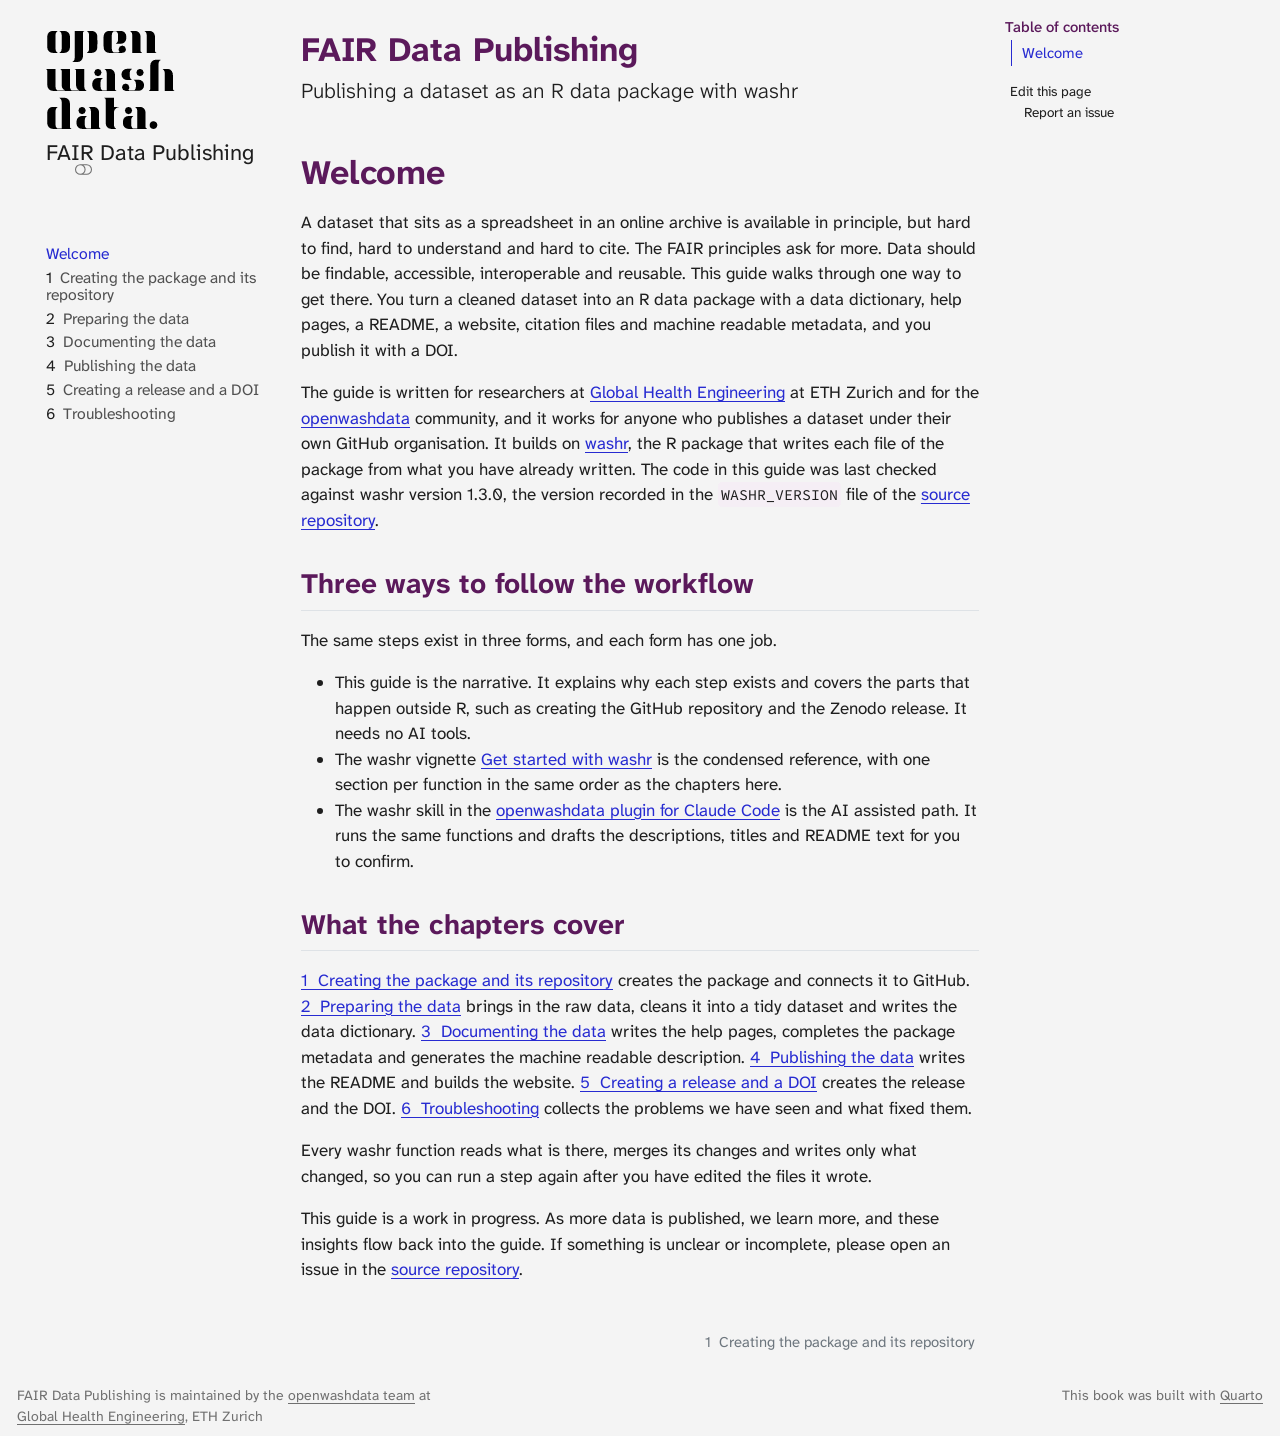
==== commit fbc6ba67: "chore: render the site with the brand and the washr 1.3.0 chapters Assisted-by: Claude Fable 5.2" ====
--- a/docs/index.html
+++ b/docs/index.html
@@ -393,7 +393,7 @@
 <section id="welcome" class="level1 unnumbered">
 <h1 class="unnumbered">Welcome</h1>
 <p>A dataset that sits as a spreadsheet in an online archive is available in principle, but hard to find, hard to understand and hard to cite. The FAIR principles ask for more. Data should be findable, accessible, interoperable and reusable. This guide walks through one way to get there. You turn a cleaned dataset into an R data package with a data dictionary, help pages, a README, a website, citation files and machine readable metadata, and you publish it with a DOI.</p>
-<p>The guide is written for researchers at <a href="https://ghe.ethz.ch/">Global Health Engineering</a> at ETH Zurich and for the <a href="https://openwashdata.org/">openwashdata</a> community, and it works for anyone who publishes a dataset under their own GitHub organisation. It builds on <a href="https://openwashdata.github.io/washr/">washr</a>, the R package that writes each file of the package from what you have already written. The code in this guide was last checked against washr version 1.2.0, the version recorded in the <code>WASHR_VERSION</code> file of the <a href="https://github.com/openwashdata/fair-publishing">source repository</a>.</p>
+<p>The guide is written for researchers at <a href="https://ghe.ethz.ch/">Global Health Engineering</a> at ETH Zurich and for the <a href="https://openwashdata.org/">openwashdata</a> community, and it works for anyone who publishes a dataset under their own GitHub organisation. It builds on <a href="https://openwashdata.github.io/washr/">washr</a>, the R package that writes each file of the package from what you have already written. The code in this guide was last checked against washr version 1.3.0, the version recorded in the <code>WASHR_VERSION</code> file of the <a href="https://github.com/openwashdata/fair-publishing">source repository</a>.</p>
 <section id="three-ways-to-follow-the-workflow" class="level2 unnumbered">
 <h2 class="unnumbered anchored" data-anchor-id="three-ways-to-follow-the-workflow">Three ways to follow the workflow</h2>
 <p>The same steps exist in three forms, and each form has one job.</p>
